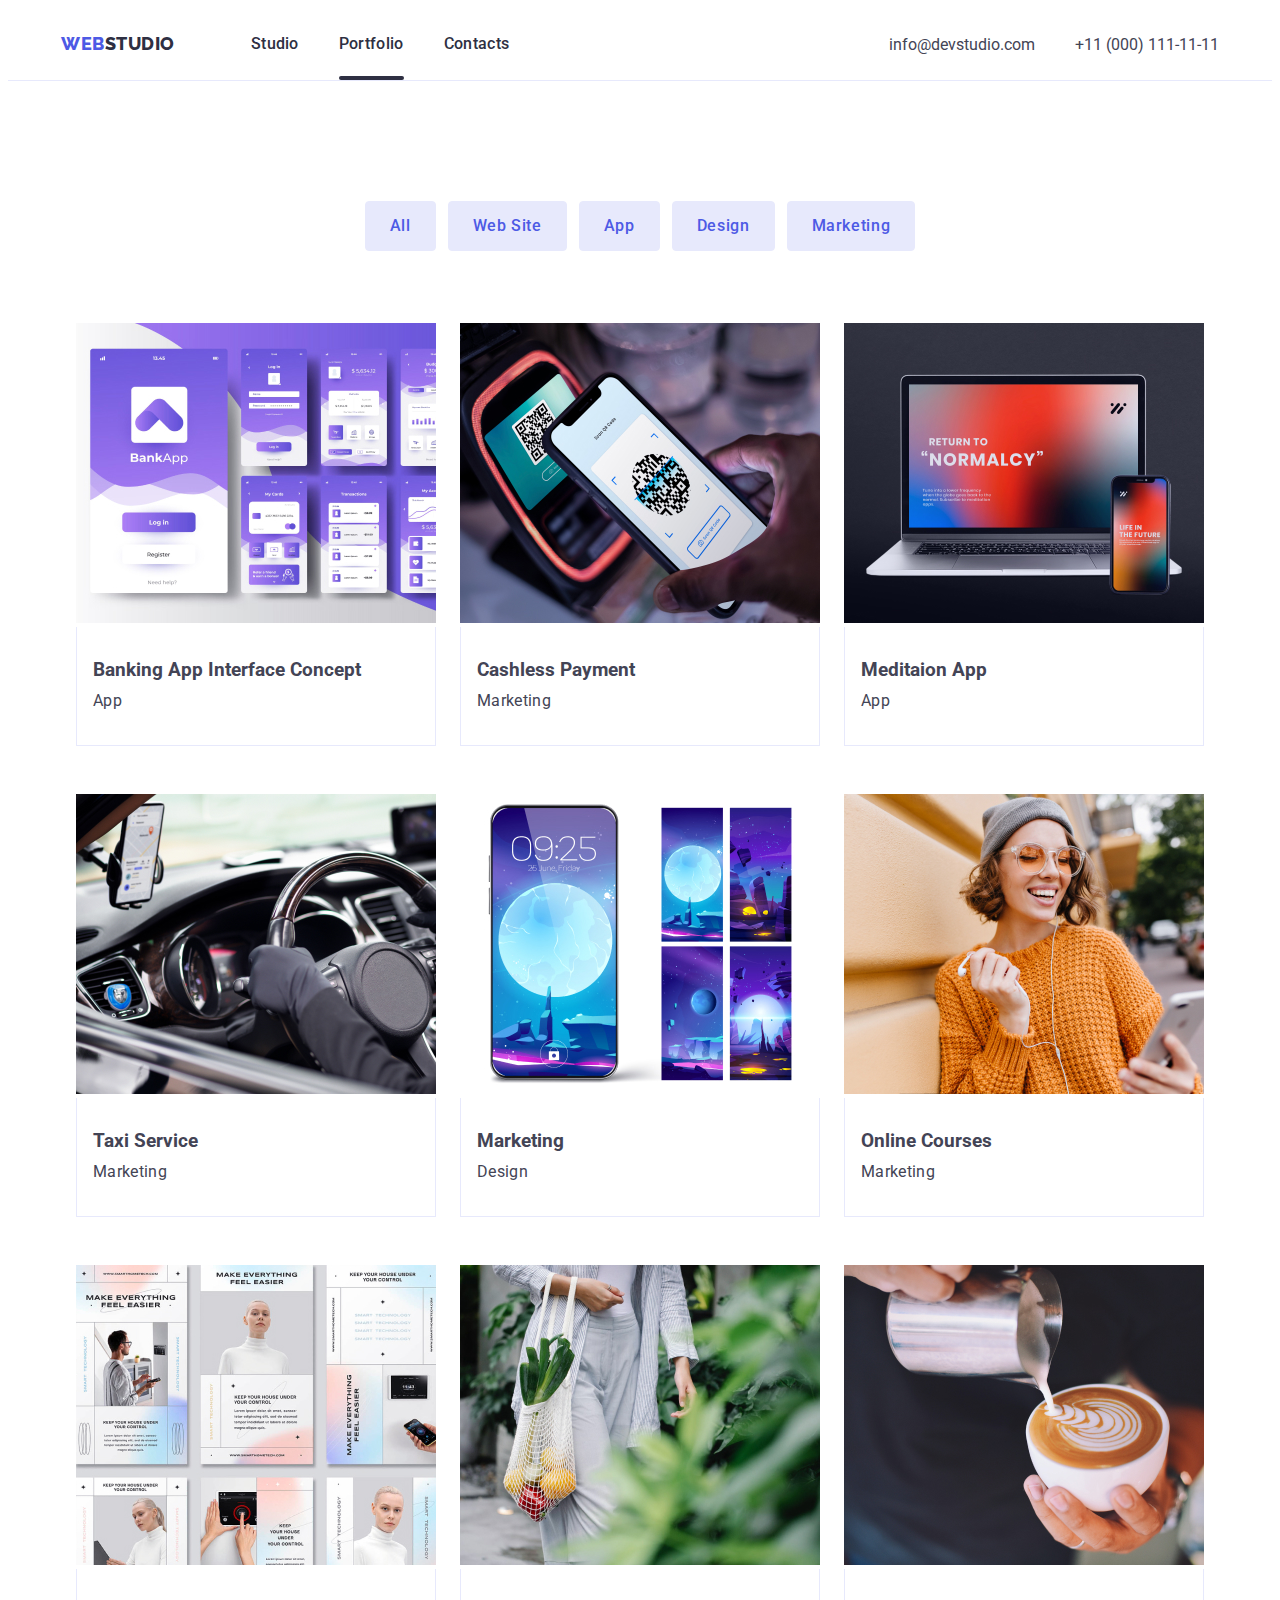
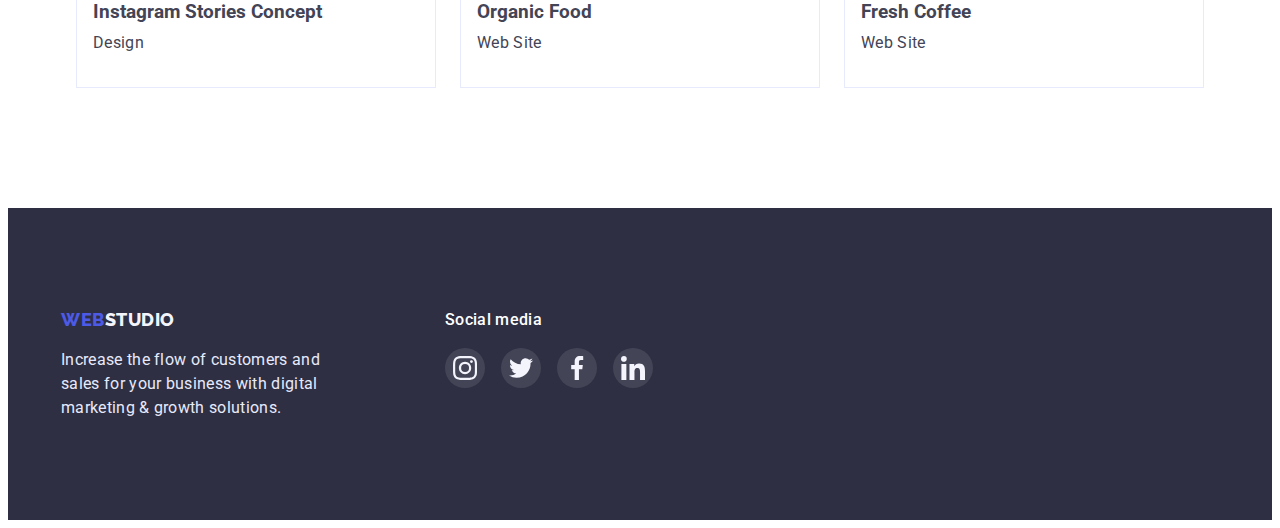
==== portfolio.html @ e7b0e1de "Initial commit" ====
<!DOCTYPE html>
<html lang="en">
  <head>
    <meta charset="UTF-8" />
    <meta http-equiv="X-UA-Compatible" content="IE=edge" />
    <meta name="viewport" content="width=device-width, initial-scale=1.0" />
    <title>Portfolio</title>
    <link rel="preconnect" href="https://fonts.googleapis.com" />
    <link rel="preconnect" href="https://fonts.gstatic.com" crossorigin />
    <link
      href="https://fonts.googleapis.com/css2?family=Raleway:wght@800&family=Roboto:wght@400;500;700;900&display=swap"
      rel="stylesheet"
    />
    <link
      rel="stylesheet"
      href="https://cdnjs.cloudflare.com/ajax/libs/modern-normalize/1.1.0/modern-normalize.min.css"
      integrity="sha512-wpPYUAdjBVSE4KJnH1VR1HeZfpl1ub8YT/NKx4PuQ5NmX2tKuGu6U/JRp5y+Y8XG2tV+wKQpNHVUX03MfMFn9Q=="
      crossorigin="anonymous"
      referrerpolicy="no-referrer"
    />
    <link rel="stylesheet" href="./css/styles.css" />
  </head>

  <body>
    <!--Шапка сайта-->
    <header class="header">
      <div class="container header-cnt">
        <nav class="header-cnt">
          <a class="header-logo" href="./index.html">
            <span>Web</span>Studio
          </a>

          <ul class="header-list list">
            <li class="header-item">
              <a class="header-item-link" href="./index.html">Studio</a>
            </li>
            <li class="header-item header-sel-page">
              <a class="header-item-link" href="./portfolio.html">Portfolio</a>
            </li>
            <li class="header-item">
              <a class="header-item-link" href="">Contacts</a>
            </li>
          </ul>
        </nav>

        <address class="header-address">
          <ul class="header-auth-list list">
            <li class="header-auth-item">
              <a class="header-auth-link" href="mailto:info@devstudio.com"
                >info@devstudio.com</a
              >
            </li>
            <li class="header-auth-item">
              <a class="header-auth-link" href="tel:+110001111111"
                >+11 (000) 111-11-11</a
              >
            </li>
          </ul>
        </address>
      </div>
    </header>

    <main>
      <section class="box-sec">
        <div class="boxes container">
          <h2 class="hidden">site filter</h2>
          <ul class="portfolio-filter-list list">
            <li class="portfolio-item-btn">
              <button class="portfolio-btn" type="button">All</button>
            </li>
            <li class="portfolio-item-btn">
              <button class="portfolio-btn" type="button">Web Site</button>
            </li>
            <li class="portfolio-item-btn">
              <button class="portfolio-btn" type="button">App</button>
            </li>
            <li class="portfolio-item-btn">
              <button class="portfolio-btn" type="button">Design</button>
            </li>
            <li class="portfolio-item-btn">
              <button class="portfolio-btn" type="button">Marketing</button>
            </li>
          </ul>
          <div class="boxes-cn">
            <h2 class="hidden">boxes with info</h2>
            <ul class="boxes-list list">
              <li class="boxes-element">
                <div class="boxes-thumb">
                  <img
                    class="boxes-img"
                    src="./images/imgbox1.jpg"
                    alt="box with info"
                    width="360"
                    height="300"
                  />
                  <div class="boxes-cover">
                    <p class="boxes-cover-text">
                      14 Stylish and User-Friendly App Design Concepts · Task
                      Manager App · Calorie Tracker App · Exotic Fruit Ecommerce
                      App · Cloud Storage App
                    </p>
                  </div>
                </div>
                <div class="boxes-text">
                  <h3 class="item-title-sf">Banking App Interface Concept</h3>
                  <p class="item-after-title-sf">App</p>
                </div>
              </li>
              <li class="boxes-element">
                <div class="boxes-thumb">
                  <img
                    class="boxes-img"
                    src="./images/imgbox2.jpg"
                    alt="box with info"
                    width="360"
                    height="300"
                  />
                  <div class="boxes-cover">
                    <p class="boxes-cover-text">
                      14 Stylish and User-Friendly App Design Concepts · Task
                      Manager App · Calorie Tracker App · Exotic Fruit Ecommerce
                      App · Cloud Storage App
                    </p>
                  </div>
                </div>
                <div class="boxes-text">
                  <h3 class="item-title-sf">Cashless Payment</h3>
                  <p class="item-after-title-sf">Marketing</p>
                </div>
              </li>
              <li class="boxes-element">
                <div class="boxes-thumb">
                  <img
                    class="boxes-img"
                    src="./images/imgbox3.jpg"
                    alt="box with info"
                    width="360"
                    height="300"
                  />
                  <div class="boxes-cover">
                    <p class="boxes-cover-text">
                      14 Stylish and User-Friendly App Design Concepts · Task
                      Manager App · Calorie Tracker App · Exotic Fruit Ecommerce
                      App · Cloud Storage App
                    </p>
                  </div>
                </div>
                <div class="boxes-text">
                  <h3 class="item-title-sf">Meditaion App</h3>
                  <p class="item-after-title-sf">App</p>
                </div>
              </li>
              <li class="boxes-element">
                <div class="boxes-thumb">
                  <img
                    class="boxes-img"
                    src="./images/imgbox4.jpg"
                    alt="box with info"
                    width="360"
                    height="300"
                  />
                  <div class="boxes-cover">
                    <p class="boxes-cover-text">
                      14 Stylish and User-Friendly App Design Concepts · Task
                      Manager App · Calorie Tracker App · Exotic Fruit Ecommerce
                      App · Cloud Storage App
                    </p>
                  </div>
                </div>
                <div class="boxes-text">
                  <h3 class="item-title-sf">Taxi Service</h3>
                  <p class="item-after-title-sf">Marketing</p>
                </div>
              </li>
              <li class="boxes-element">
                <div class="boxes-thumb">
                  <img
                    class="boxes-img"
                    src="./images/imgbox5.jpg"
                    alt="box with info"
                    width="360"
                    height="300"
                  />
                  <div class="boxes-cover">
                    <p class="boxes-cover-text">
                      14 Stylish and User-Friendly App Design Concepts · Task
                      Manager App · Calorie Tracker App · Exotic Fruit Ecommerce
                      App · Cloud Storage App
                    </p>
                  </div>
                </div>
                <div class="boxes-text">
                  <h3 class="item-title-sf">Marketing</h3>
                  <p class="item-after-title-sf">Design</p>
                </div>
              </li>
              <li class="boxes-element">
                <div class="boxes-thumb">
                  <img
                    class="boxes-img"
                    src="./images/imgbox6.jpg"
                    alt="box with info"
                    width="360"
                    height="300"
                  />
                  <div class="boxes-cover">
                    <p class="boxes-cover-text">
                      14 Stylish and User-Friendly App Design Concepts · Task
                      Manager App · Calorie Tracker App · Exotic Fruit Ecommerce
                      App · Cloud Storage App
                    </p>
                  </div>
                </div>
                <div class="boxes-text">
                  <h3 class="item-title-sf">Online Courses</h3>
                  <p class="item-after-title-sf">Marketing</p>
                </div>
              </li>
              <li class="boxes-element">
                <div class="boxes-thumb">
                  <img
                    class="boxes-img"
                    src="./images/imgbox7.jpg"
                    alt="box with info"
                    width="360"
                    height="300"
                  />
                  <div class="boxes-cover">
                    <p class="boxes-cover-text">
                      14 Stylish and User-Friendly App Design Concepts · Task
                      Manager App · Calorie Tracker App · Exotic Fruit Ecommerce
                      App · Cloud Storage App
                    </p>
                  </div>
                </div>
                <div class="boxes-text">
                  <h3 class="item-title-sf">Instagram Stories Concept</h3>
                  <p class="item-after-title-sf">Design</p>
                </div>
              </li>
              <li class="boxes-element">
                <div class="boxes-thumb">
                  <img
                    class="boxes-img"
                    src="./images/imgbox8.jpg"
                    alt="box with info"
                    width="360"
                    height="300"
                  />
                  <div class="boxes-cover">
                    <p class="boxes-cover-text">
                      14 Stylish and User-Friendly App Design Concepts · Task
                      Manager App · Calorie Tracker App · Exotic Fruit Ecommerce
                      App · Cloud Storage App
                    </p>
                  </div>
                </div>
                <div class="boxes-text">
                  <h3 class="item-title-sf">Organic Food</h3>
                  <p class="item-after-title-sf">Web Site</p>
                </div>
              </li>
              <li class="boxes-element">
                <div class="boxes-thumb">
                  <img
                    class="boxes-img"
                    src="./images/imgbox9.jpg"
                    alt="box with info"
                    width="360"
                    height="300"
                  />
                  <div class="boxes-cover">
                    <p class="boxes-cover-text">
                      14 Stylish and User-Friendly App Design Concepts · Task
                      Manager App · Calorie Tracker App · Exotic Fruit Ecommerce
                      App · Cloud Storage App
                    </p>
                  </div>
                </div>
                <div class="boxes-text">
                  <h3 class="item-title-sf">Fresh Coffee</h3>
                  <p class="item-after-title-sf">Web Site</p>
                </div>
              </li>
            </ul>
          </div>
        </div>
      </section>
    </main>

    <!--Футер-->
    <footer class="footer">
      <div class="container">
        <ul class="footer-list list">
          <li class="footer-item">
            <a class="footer-logo" href="./index.html">
              <span>Web</span>Studio
            </a>
            <p class="footer-text">
              Increase the flow of customers and sales for your business with
              digital marketing & growth solutions.
            </p>
          </li>
          <li class="footer-item">
            <h3 class="footer-item-title item-title">Social media</h3>
            <ul class="footer-soc-list list">
              <li class="footer-soc-item">
                <a href="" class="footer-soc-link link">
                  <svg class="footer-icon" width="24" height="24">
                    <use
                      href="./images/footer-icons.svg#icon-instagram-footer"
                    ></use>
                  </svg>
                </a>
              </li>
              <li class="footer-soc-item">
                <a href="" class="footer-soc-link link">
                  <svg class="footer-icon" width="24" height="24">
                    <use
                      href="./images/footer-icons.svg#icon-twitter-footer"
                    ></use>
                  </svg>
                </a>
              </li>
              <li class="footer-soc-item">
                <a href="" class="footer-soc-link link">
                  <svg class="footer-icon" width="24" height="24">
                    <use
                      href="./images/footer-icons.svg#icon-facebook-footer"
                    ></use>
                  </svg>
                </a>
              </li>
              <li class="footer-soc-item">
                <a href="" class="footer-soc-link link">
                  <svg class="footer-icon" width="24" height="24">
                    <use
                      href="./images/footer-icons.svg#icon-linkedin-footer"
                    ></use>
                  </svg>
                </a>
              </li>
            </ul>
          </li>
        </ul>
      </div>
    </footer>
  </body>
</html>
---- css/styles.css ----
/*цвет основного текста  #2E2F42
вторичный цвет текста #434455
фон #fff 
фон первой секции и футера #2E2F42
цвет логотипа хедер #4D5AE5 web #2E2F42 studio
цвет акцент #fff
цвет лого футер #4D5AE5 #F4F4FD
цвет текста футер #E7E9FC
цвет контактов #434455

*/

*,
::after ::before {
  box-sizing: border-box;
}

:root {
  --main-title-color: #2e2f42;
  --second-title-color: #434455;
  --main-btn-color: #fff;
  --hover-btn-color: #404bbf;
  --typical-lh: 1.5;
  --accent-color: #4d5ae5;
}

body {
  background-color: #fff;
  color: var(--second-title-color);
  font-family: "Roboto", sans-serif;
}
.container {
  margin-left: auto;
  margin-right: auto;
  width: 1158px;
  /*outline: 2px solid tomato;*/
  padding-left: 15px;
  padding-right: 15px;
}
.list {
  list-style: none;
  padding: 0;
  margin: 0;
}

.item-title {
  font-weight: 500;
  font-size: 20px;
  line-height: 1.2;
  letter-spacing: 0.02em;
  color: var(--main-title-color);
}

.item-after-title {
  font-weight: 400;
  font-size: 16px;
  line-height: var(--typical-lh);
  letter-spacing: 0.02em;
  color: var(--second-title-color);
}

.hidden {
  position: absolute;
  width: 1px;
  height: 1px;
  margin: -1px;
  border: 0;
  padding: 0;
  white-space: nowrap;
  clip-path: inset(100%);
  clip: rect(0 0 0 0);
  overflow: hidden;
}

.title {
  font-size: 36px;
  line-height: 1.11;
  text-align: center;
  letter-spacing: 0.02em;
  text-transform: capitalize;
  color: var(--main-title-color);
}

/*--------header--------*/
.header {
  margin: 0;
  padding: 0;
  border-bottom: 1px solid #e7e9fc;
  display: flex;
  align-items: center;
}

.header-cnt {
  display: flex;
  align-items: center;
}

.header-logo {
  font-family: "Raleway";
  font-weight: 800;
  font-size: 18px;
  line-height: 1.33;
  display: flex;
  align-items: center;
  letter-spacing: 0.03em;
  text-transform: uppercase;
  text-decoration: none;
  color: #2e2f42;
}

.header-logo > span {
  color: var(--accent-color);
}

.header-list {
  display: flex;
  align-items: center;
  margin-left: 76px;
}

.header-list .header-item {
  margin-right: 40px;
}

.header-list .header-item:last-child {
  margin-right: 0;
}

.header-item {
  position: relative;
  display: inline-block;

  font-weight: 500;
  font-size: 16px;
  line-height: var(--typical-lh);
  letter-spacing: 0.02em;
  color: var(--main-title-color);
}

.header-sel-page::after {
  content: "";
  position: absolute;
  width: 100%;
  height: 4px;
  left: 0px;
  bottom: 0;
  background: var(--main-title-color);
  border-radius: 2px;

  transition: color 250ms cubic-bezier(0.4, 0, 0.2, 1);
}

.header-sel-page:hover::after {
  content: "";
  position: absolute;
  width: 100%;
  height: 4px;
  left: 0px;
  bottom: 0;
  background: #404bbf;
  border-radius: 2px;
}

.header-item-link {
  padding-top: 24px;
  padding-bottom: 24px;
  display: block;

  font-weight: 500;
  font-size: 16px;
  line-height: var(--typical-lh);
  letter-spacing: 0.02em;
  color: #2e2f42;
  text-decoration: none;

  transition: color 250ms cubic-bezier(0.4, 0, 0.2, 1);
}

.header-auth-link {
  font-style: normal;
  text-decoration: none;
  color: #434455;
  transition: color 250ms cubic-bezier(0.4, 0, 0.2, 1);
}

.header-auth-link:hover,
.header-auth-link:focus {
  color: var(--accent-color);
}

.header-item-link:hover,
.header-item-link:focus {
  color: var(--accent-color);
}

.header-auth-list {
  display: flex;
}

.header-auth-list .header-auth-item + .header-auth-item {
  margin-left: 40px;
}

.header-address {
  margin-left: auto;
}

/*--------main page--------*/

.main-page-cnt {
  padding-top: 188px;
  padding-bottom: 188px;
  background-color: #2e2f42;
  max-width: 1440px;
  background-image: linear-gradient(
      rgba(46, 47, 66, 0.7),
      rgba(46, 47, 66, 0.7)
    ),
    url(../images/main-page-img.jpg);
  background-size: cover;
  background-repeat: no-repeat;
  background-position: 50% 50%;
  margin-left: auto;
  margin-right: auto;
}

.main-paige-title {
  font-size: 56px;
  line-height: 1.07;
  text-align: center;
  letter-spacing: 0.02em;
  color: #ffffff;
  margin-top: 0;
  margin-bottom: 48;
}
.studio-btn {
  font-family: "Roboto";
  font-weight: 500;
  font-size: 16px;
  line-height: 24px;
  display: flex;
  align-items: center;
  letter-spacing: 0.04em;

  color: var(--main-btn-color);
  background-color: var(--accent-color);
  box-shadow: 0px 4px 4px rgba(0, 0, 0, 0.15);
  border: 1px solid transparent;
  transition-property: background-color, color, box-shadow;
  transition-duration: 250ms;
  transition-timing-function: cubic-bezier(0.4, 0, 0.2, 1);

  border-radius: 4px;
  padding: 16px 32px;
  min-width: 169px;
  margin: auto;
  display: block;
}

.studio-btn:hover,
.studio-btn:focus {
  background-color: var(--hover-btn-color);
  box-shadow: 0px 3px 1px rgba(0, 0, 0, 0.1), 0px 2px 1px rgba(0, 0, 0, 0.08),
    0px 2px 2px rgba(0, 0, 0, 0.12);
  border: 1px solid transparent;
}

/*----peculiarities----*/

.peculiarities {
  padding-top: 120px;
  padding-bottom: 120px;
}

.peculiarities-list {
  display: flex;
}

.peculiarities-item {
  margin-left: 24px;
}

.peculiarities-list .peculiarities-item:first-child {
  margin-left: 0;
}
.pec-it {
  margin: 0;
  margin-bottom: 8px;
  margin-top: 8px;
  width: 264px;
}

.pec-iat {
  margin: 0;
  padding-bottom: 0;
  width: 264px;
}

.icon-pec-list {
  display: flex;
  justify-content: center;
}
.icon-pec-item {
  width: 264px;
  height: 112px;
}

.icon-pec-wrap {
  width: 100%;
  height: 100%;
  border-radius: 4px;
  display: flex;
  justify-content: center;
  align-items: center;
  background-color: #f4f4fd;
}

/*----what are we doing----*/
.about {
  padding-bottom: 120px;
}

.title-about {
  margin-top: 0;
  margin-bottom: 72px;
}

.about-list {
  display: flex;
  justify-content: center;
}

.about-item {
  margin-left: 24px;
}

.about-list .about-item:first-child {
  margin-left: 0;
}
/*----us/team----*/
.us {
  background-color: #f4f4fd;
  padding-bottom: 120px;
  padding-top: 120px;
}

.us-list {
  display: flex;
  justify-content: center;
}

.us-item {
  margin-left: 24px;
  background-color: #fff;

  box-shadow: 0px 1px 6px rgba(46, 47, 66, 0.08),
    0px 1px 1px rgba(46, 47, 66, 0.16), 0px 2px 1px rgba(46, 47, 66, 0.08);
}

.team-text {
  padding-top: 32px;
  padding-bottom: 32px;
}

.us-list .us-item:first-child {
  margin-left: 0;
}

.us-title {
  margin-top: 0;
  margin-bottom: 72px;
}

.team-it {
  margin: 0;
  margin-bottom: 8px;
  text-align: center;
}
.team-iat {
  margin: 0;
  text-align: center;
  margin-bottom: 8px;
}

.team-soc-list {
  display: flex;
  justify-content: center;
  gap: 24px;
}

.team-soc-item {
  width: 40px;
  height: 40px;
}

.team-soc-link {
  width: 100%;
  height: 100%;
  border-radius: 50%;
  display: flex;
  justify-content: center;
  align-items: center;
  background-color: #4d5ae5;

  transition-property: background-color;
  transition-duration: 250ms;
  transition-timing-function: cubic-bezier(0.4, 0, 0.2, 1);
}

.team-soc-item {
  fill: #f4f4fd;
}

.team-soc-link:is(:hover, :focus) {
  background-color: #404bbf;
}

/*--------customers--------*/
.customers {
  padding-top: 130px;
  padding-bottom: 120px;
}

.customers-title {
  margin-top: 0;
  margin-bottom: 72px;
  text-align: center;
  font-weight: 700;
  font-size: 36px;
  line-height: 1.11;
  text-align: center;
  letter-spacing: 0.02em;
  text-transform: capitalize;
  color: #2e2f42;
}
.customers-list {
  display: flex;
  justify-content: center;
  gap: 24px;
}

.customers-item {
  width: 168px;
  height: 88px;
}

.customers-link {
  width: 100%;
  height: 100%;
  border: 1px solid #8e8f99;
  border-radius: 4px;
  display: flex;
  justify-content: center;
  align-items: center;

  transition-property: border;
  transition-duration: 250ms;
  transition-timing-function: cubic-bezier(0.4, 0, 0.2, 1);
}

.customers-icon {
  fill: #8e8f99;
  transition-property: fill;
  transition-duration: 250ms;
  transition-timing-function: cubic-bezier(0.4, 0, 0.2, 1);
}

/*.customers-item:is(:hover, :focus) {
  fill: #404bbf;
}*/

.customers-link:is(:hover, :focus) {
  border-color: #404bbf;
}

.customers-link:is(:hover, :focus) > .customers-icon {
  fill: #404bbf;
}
/*-------footer--------*/
.footer {
  background-color: #2e2f42;
  padding-top: 100px;
  padding-bottom: 100px;
}
.footer-logo {
  font-family: "Raleway";
  font-weight: 800;
  font-size: 18px;
  line-height: 1.33;
  display: flex;
  align-items: center;
  letter-spacing: 0.03em;
  text-transform: uppercase;
  text-decoration: none;
  color: #f4f4fd;
  margin-bottom: 16px;
}

.footer-logo > span {
  color: var(--accent-color);
}

.footer-text {
  font-size: 16px;
  line-height: var(--typical-lh);
  letter-spacing: 0.02em;
  color: #e7e9fc;
  width: 264px;
  margin: 0;
}

.footer-list {
  display: flex;
  gap: 120px;
}

.footer-item-title {
  margin-top: 0;
  margin-bottom: 16px;
  font-weight: 500;
  font-size: 16px;
  line-height: var(--typical-lh);
  letter-spacing: 0.02em;
  color: #ffffff;
}

.footer-soc-list {
  display: flex;
  justify-content: center;
  gap: 16px;
}

.footer-soc-item {
  width: 40px;
  height: 40px;
  fill: #fff;
}

.footer-soc-link {
  width: 100%;
  height: 100%;
  border-radius: 50%;
  display: flex;
  justify-content: center;
  align-items: center;
  box-sizing: border-box;
  background-color: rgba(255, 255, 255, 0.1);

  transition-property: background-color;
  transition-duration: 250ms;
  transition-timing-function: cubic-bezier(0.4, 0, 0.2, 1);
}

.footer-soc-link:is(:hover, :focus) {
  background-color: #31d0aa;
}
/*--------portfolio--------*/
.box-sec {
  padding-top: 120px;
  padding-bottom: 120px;
}
.portfolio-btn {
  cursor: pointer;
  font-family: "Roboto";
  font-weight: 500;
  font-size: 16px;
  line-height: var(--typical-lh);
  padding: 12px 24px;
  display: flex;
  align-items: center;
  text-align: center;
  letter-spacing: 0.04em;
  color: var(--accent-color);
  background-color: #e7e9fc;
  border: 1px solid #e7e9fc;
  border-radius: 4px;
  /*outline: 1px solid green;*/

  transition-property: background-color, color, box-shadow, border;
  transition-duration: 250ms;
  transition-timing-function: cubic-bezier(0.4, 0, 0.2, 1);
}

.portfolio-btn:hover,
.portfolio-btn:focus {
  background-color: var(--hover-btn-color);
  border: 1px solid var(--hover-btn-color);
  color: var(--main-btn-color);
  box-shadow: 0px 3px 1px rgba(0, 0, 0, 0.1), 0px 2px 1px rgba(0, 0, 0, 0.08),
    0px 2px 2px rgba(0, 0, 0, 0.12);
}

.portfolio-filter-list {
  display: flex;
  align-items: center;
  justify-content: center;
  /*outline: 1px solid green;*/
}
.portfolio-item-btn {
  margin-bottom: 72px;
  cursor: pointer;
}

.portfolio-filter-list .portfolio-item-btn + .portfolio-item-btn {
  margin-left: 12px;
}

.item-after-title-sf {
  font-size: 16px;
  line-height: var(--typical-lh);
  letter-spacing: 0.02em;
  color: var(--second-title-color);
}

/*--------boxes--------*/

.boxes-btn {
  display: flex;
}

.boxes-list {
  display: flex;
  flex-wrap: wrap;
  /*background-color: aqua;*/
  justify-content: center;
  column-gap: 24px;
}

.boxes-element {
  width: 360px;
  /*outline: 1px solid purple;*/
  margin-bottom: 48px;
  /*border: 1px solid purple;
  #e7e9fc*/
}

.boxes-element:is(:hover, :focus) {
  box-shadow: 0px 1px 6px rgba(46, 47, 66, 0.08),
    0px 1px 1px rgba(46, 47, 66, 0.16), 0px 2px 1px rgba(46, 47, 66, 0.08);
}

.boxes-element:nth-child(3n) {
  margin-right: 0;
}

.boxes-element:nth-last-child(-n + 3) {
  margin-bottom: 0;
}

.boxes-element:hover .boxes-cover {
  transform: translateY(0);
}

.item-title-sf {
  margin: 0;
  margin-bottom: 8px;
}

.item-after-title-sf {
  margin: 0;
}

.boxes-thumb {
  position: relative;
  overflow: hidden;
}

.boxes-cover {
  position: absolute;
  top: 0;
  margin: 0;
  padding: 40px 32px 164px 32px;
  background-color: var(--accent-color);
  height: 100%;
  width: 100%;
  transform: translateY(100%);
  transition: transform 250ms cubic-bezier(0.4, 0, 0.2, 1);
}

.boxes-cover-text {
  font-weight: 400;
  font-size: 16px;
  line-height: var(--typical-lh);
  letter-spacing: 0.02em;
  color: #f4f4fd;
}

.boxes-img {
}

.boxes-text {
  border: 1px solid #e7e9fc;
  padding: 32px 16px;
  border-top: none;
}

/*--------modal1--------*/

.backdrop {
  position: fixed;
  top: 0;
  left: 0;
  width: 100%;
  height: 100%;
  background-color: rgba(46, 47, 66, 0.4);
  transition: opacity 250ms cubic-bezier(0.4, 0, 0.2, 1),
    visibility 250ms cubic-bezier(0.4, 0, 0.2, 1);
}

.is-hidden {
  opacity: 0;
  visibility: hidden;
  pointer-events: none;
}

.backdrop.is-hidden .modal {
  transform: translate(-50%, -50%) scale(0);
}

.modal {
  position: absolute;

  top: 50%;
  left: 50%;
  transform: translate(-50%, -50%) scale(1);

  min-width: 408px;
  min-height: 576px;

  background: #fcfcfc;
  box-shadow: 0px 1px 1px rgba(0, 0, 0, 0.14), 0px 1px 3px rgba(0, 0, 0, 0.12),
    0px 2px 1px rgba(0, 0, 0, 0.2);
  border-radius: 4px;
  transition: transform 250ms cubic-bezier(0.4, 0, 0.2, 1);
}

.close-btn-item {
  position: absolute;
  width: 24px;
  height: 24px;
  top: 0;
  right: 0;

  margin-top: 24px;
  margin-right: 24px;
}

.close-btn {
  width: 100%;
  height: 100%;
  display: flex;
  justify-content: center;
  align-items: center;

  background-color: #e7e9fc;
  border: 1px solid rgba(0, 0, 0, 0.1);
  border-radius: 50%;
}

.close-icon {
  fill: #000000;
}

.close-btn:is(:hover, :focus) {
  background-color: var(--hover-btn-color);
  border: var(--hover-btn-color);
}
.close-btn:is(:hover, :focus) > .close-icon {
  fill: #fff;
}
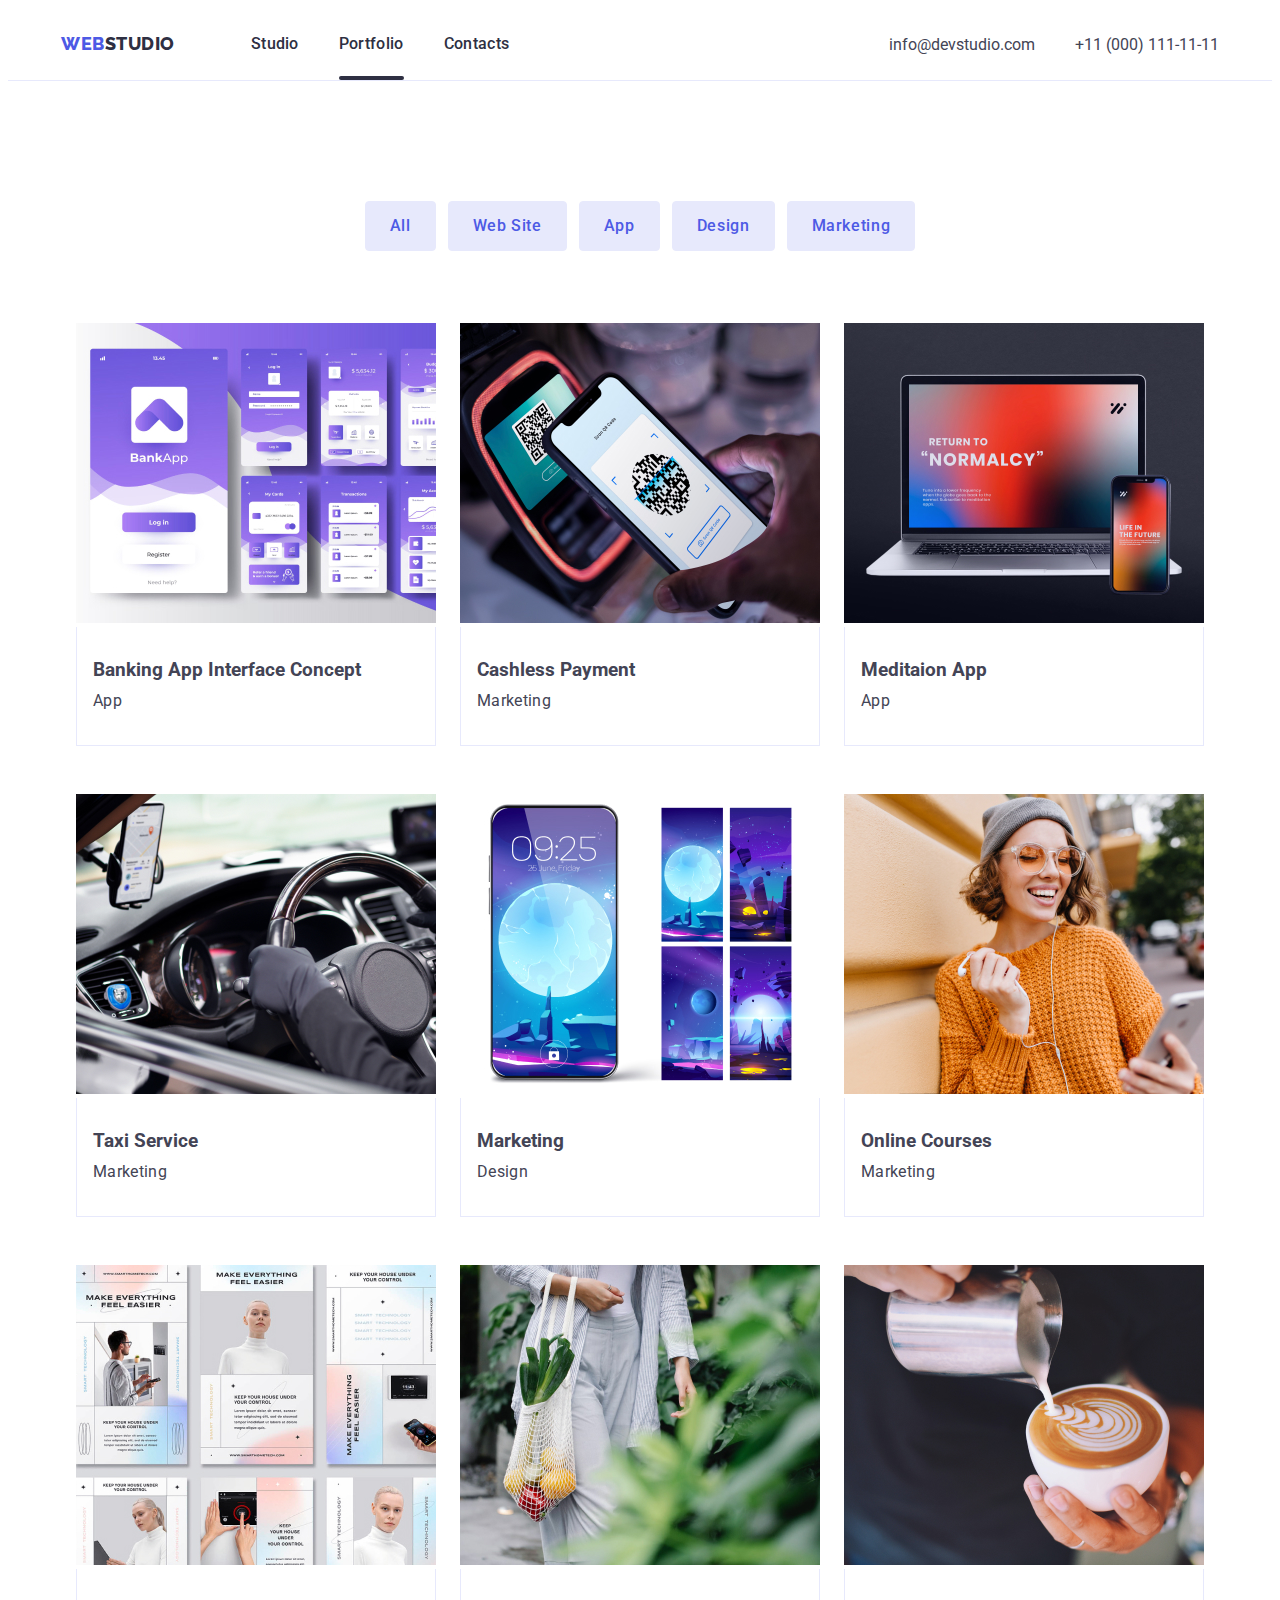
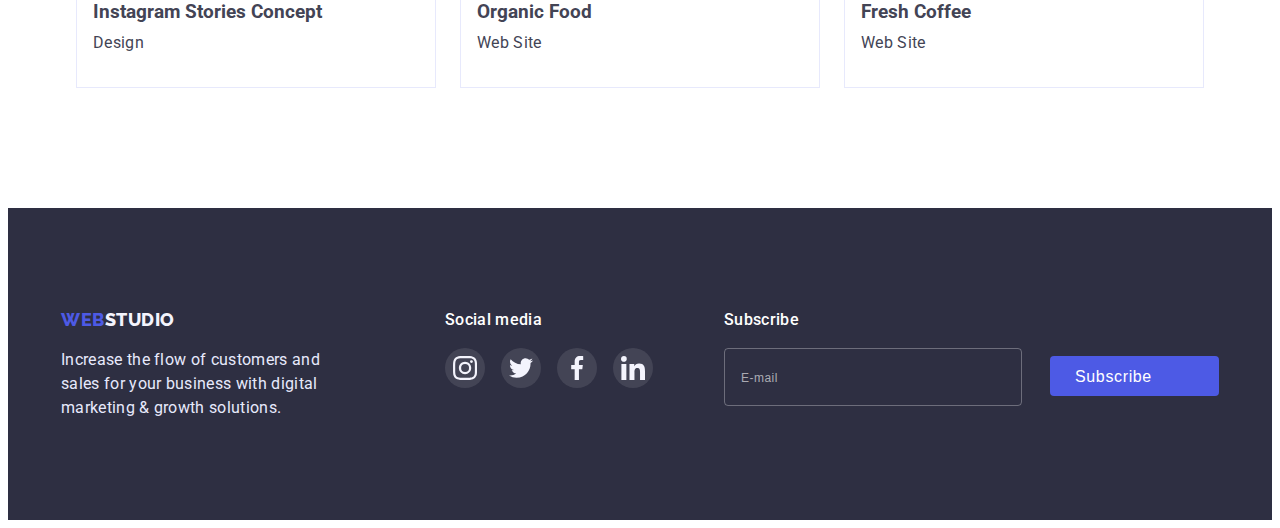
==== commit 31ed7252: "." ====
--- a/portfolio.html
+++ b/portfolio.html
@@ -292,55 +292,65 @@
     <footer class="footer">
       <div class="container">
         <ul class="footer-list list">
-          <li class="footer-item">
-            <a class="footer-logo" href="./index.html">
-              <span>Web</span>Studio
-            </a>
+          <li class="footer-item footer-item-desc">
+            <a class="footer-logo" href="./index.html"> <span>Web</span>Studio </a>
             <p class="footer-text">
               Increase the flow of customers and sales for your business with
               digital marketing & growth solutions.
             </p>
           </li>
-          <li class="footer-item">
-            <h3 class="footer-item-title item-title">Social media</h3>
+          <li class="footer-item footer-item-soc">
+            <h3 class="footer-item-title">Social media</h3>
             <ul class="footer-soc-list list">
               <li class="footer-soc-item">
                 <a href="" class="footer-soc-link link">
                   <svg class="footer-icon" width="24" height="24">
-                    <use
-                      href="./images/footer-icons.svg#icon-instagram-footer"
-                    ></use>
+                    <use href="./images/footer-icons.svg#icon-instagram-footer"></use>
                   </svg>
                 </a>
               </li>
               <li class="footer-soc-item">
                 <a href="" class="footer-soc-link link">
                   <svg class="footer-icon" width="24" height="24">
-                    <use
-                      href="./images/footer-icons.svg#icon-twitter-footer"
-                    ></use>
+                    <use href="./images/footer-icons.svg#icon-twitter-footer"></use>
                   </svg>
                 </a>
               </li>
               <li class="footer-soc-item">
                 <a href="" class="footer-soc-link link">
                   <svg class="footer-icon" width="24" height="24">
-                    <use
-                      href="./images/footer-icons.svg#icon-facebook-footer"
-                    ></use>
+                    <use href="./images/footer-icons.svg#icon-facebook-footer"></use>
                   </svg>
                 </a>
               </li>
               <li class="footer-soc-item">
                 <a href="" class="footer-soc-link link">
                   <svg class="footer-icon" width="24" height="24">
-                    <use
-                      href="./images/footer-icons.svg#icon-linkedin-footer"
-                    ></use>
+                    <use href="./images/footer-icons.svg#icon-linkedin-footer"></use>
                   </svg>
                 </a>
               </li>
             </ul>
+          </li>
+          <li class="footer-item footer-item-submit">
+            <form class="footer-form">
+              <div class="footer-field">
+                <label for="user-email" class="footer-input-text">Subscribe</label>
+                  <div class="footer-input-wrap">
+                    <input type="text" name='user-email' class="footer-input" placeholder="E-mail">
+                  <!--butto question-->
+                    <button type="submit" class="footer-submit-button">
+                      <div class="footer-btn-wrap">
+                      <span class="footer-btn-text">Subscribe</span>
+                      <!--<svg class="footer-subscribe-icon" width="24" height="24">
+                        <use href="./images/footer-subsc.svg#icon-subscribe"></use>
+                      </svg>
+                      </div>
+                    </button>-->
+                    <!--until here-->
+                  </div>
+              </div>
+            </form>
           </li>
         </ul>
       </div>
--- a/css/styles.css
+++ b/css/styles.css
@@ -511,7 +511,14 @@
 
 .footer-list {
   display: flex;
-  gap: 120px;
+}
+
+.footer-item-desc {
+  margin-right: 120px;
+}
+
+.footer-item-submit {
+  margin-left: auto;
 }
 
 .footer-item-title {
@@ -553,6 +560,91 @@
 
 .footer-soc-link:is(:hover, :focus) {
   background-color: #31d0aa;
+}
+
+.footer-field {
+}
+
+.footer-input-text {
+  font-weight: 500;
+  font-size: 16px;
+  line-height: var(--typical-lh);
+  letter-spacing: 0.02em;
+
+  color: #ffffff;
+  display: inline-block;
+  margin-bottom: 16px;
+}
+
+.footer-input-text::after {
+}
+
+.footer-input {
+  height: 40px;
+  width: 264px;
+
+  outline: transparent;
+  border: 1px solid rgba(255, 255, 255, 0.3);
+  border-radius: 4px;
+  background-color: transparent;
+  padding: 8px 16px;
+
+  color: #fff;
+}
+
+.footer-input::placeholder {
+  display: inline-block;
+  font-weight: 400;
+  font-size: 12px;
+  line-height: var(--typical-lh);
+  letter-spacing: 0.04em;
+
+  color: rgba(255, 255, 255, 0.6);
+}
+
+/*button question*/
+.footer-submit-button {
+  display: inline-block;
+  margin-left: 24px;
+  padding: 8px 24px;
+  min-width: 169px;
+  height: 40px;
+
+  background-color: var(--accent-color);
+  border: 1px solid transparent;
+  border-radius: 4px;
+
+  transition-property: background-color, color, box-shadow;
+  transition-duration: 250ms;
+  transition-timing-function: cubic-bezier(0.4, 0, 0.2, 1);
+}
+
+.footer-btn-text {
+  font-weight: 500;
+  font-size: 16px;
+  line-height: var(--typical-lh);
+  display: flex;
+  align-items: center;
+  text-align: center;
+  letter-spacing: 0.04em;
+
+  color: #ffffff;
+}
+
+.footer-btn-text::after {
+  content: url(../images/footer-subsc.svg#icon-subscribe);
+  display: inline-block;
+  width: 24px;
+  height: 24px;
+  fill: rgb(255, 255, 255);
+}
+
+.footer-subscribe-icon {
+  display: inline-block;
+}
+
+.footer-btn-wrap {
+  gap: 16px;
 }
 /*--------portfolio--------*/
 .box-sec {
@@ -693,13 +785,11 @@
   padding: 32px 16px;
   border-top: none;
 }
-
 /*--------modal1--------*/
 
 .backdrop {
   position: fixed;
   top: 0;
-  left: 0;
   width: 100%;
   height: 100%;
   background-color: rgba(46, 47, 66, 0.4);
@@ -731,34 +821,36 @@
   box-shadow: 0px 1px 1px rgba(0, 0, 0, 0.14), 0px 1px 3px rgba(0, 0, 0, 0.12),
     0px 2px 1px rgba(0, 0, 0, 0.2);
   border-radius: 4px;
+
+  padding: 24px;
+
   transition: transform 250ms cubic-bezier(0.4, 0, 0.2, 1);
 }
 
-.close-btn-item {
-  position: absolute;
+.close-button-wrap {
+}
+
+.close-btn {
   width: 24px;
   height: 24px;
-  top: 0;
-  right: 0;
-
-  margin-top: 24px;
-  margin-right: 24px;
-}
-
-.close-btn {
-  width: 100%;
-  height: 100%;
-  display: flex;
-  justify-content: center;
-  align-items: center;
+  display: flex;
+  justify-content: center;
+  align-items: center;
+  margin-left: auto;
+  padding: 0;
+  margin-bottom: 24px;
 
   background-color: #e7e9fc;
   border: 1px solid rgba(0, 0, 0, 0.1);
   border-radius: 50%;
+
+  cursor: pointer;
+  transition: background-color 250ms cubic-bezier(0.4, 0, 0.2, 1);
 }
 
 .close-icon {
   fill: #000000;
+  transition: fill 250ms cubic-bezier(0.4, 0, 0.2, 1);
 }
 
 .close-btn:is(:hover, :focus) {
@@ -768,3 +860,158 @@
 .close-btn:is(:hover, :focus) > .close-icon {
   fill: #fff;
 }
+
+.modal-title {
+  font-weight: 500;
+  font-size: 16px;
+  line-height: var(--typical-lh);
+  text-align: center;
+  letter-spacing: 0.02em;
+  color: var(--main-title-color);
+  margin-top: 0;
+  margin-bottom: 16px;
+}
+
+.modal-field {
+  margin-bottom: 8px;
+}
+
+.modal-input {
+  width: 360px;
+
+  outline: transparent;
+  border: 1px solid rgba(33, 33, 33, 0.2);
+  border-radius: 4px;
+  background-color: transparent;
+  padding: 8px 16px;
+}
+
+.modal-input:last-child {
+  margin-bottom: 16px;
+}
+
+.modal-input-normal {
+  height: 40px;
+}
+
+.modal-comment {
+  width: 100%;
+  height: 120px;
+
+  resize: none;
+}
+
+.modal-comment::placeholder {
+  padding-top: 8px;
+}
+
+.modal-input::placeholder {
+  display: inline-block;
+  margin-top: 8px;
+  font-weight: 400;
+  font-size: 12px;
+  line-height: 1.17px;
+  letter-spacing: 0.04em;
+  color: rgba(117, 117, 117, 0.5);
+}
+
+.modal-input:focus {
+  border-color: var(--accent-color);
+}
+
+.modal-input:focus + .modal-icon {
+  fill: var(--accent-color);
+}
+
+.input-text {
+  font-weight: 400;
+  font-size: 12px;
+  line-height: 1.17;
+  letter-spacing: 0.04em;
+  color: #8e8f99;
+  display: inline-block;
+  margin-bottom: 4px;
+}
+.input-wrap {
+  position: relative;
+}
+.modal-icon {
+  position: absolute;
+  top: 50%;
+  left: 16px;
+  transform: translateY(-50%);
+}
+
+.modal-btn {
+  font-weight: 500;
+  font-size: 16px;
+  line-height: var(--typical-lh);
+  display: flex;
+  align-items: center;
+  text-align: center;
+  letter-spacing: 0.04em;
+
+  color: #ffffff;
+  background-color: var(--accent-color);
+  box-shadow: 0px 4px 4px rgba(0, 0, 0, 0.15);
+  border: 1px solid transparent;
+  transition-property: background-color, color, box-shadow;
+  transition-duration: 250ms;
+  border-radius: 4px;
+  transition-timing-function: cubic-bezier(0.4, 0, 0.2, 1);
+
+  padding: 16px 32px;
+  min-width: 169px;
+  margin: auto;
+  display: block;
+}
+
+.modal-btn:hover,
+.modal-btn:focus {
+  background-color: var(--hover-btn-color);
+  box-shadow: 0px 3px 1px rgba(0, 0, 0, 0.1), 0px 2px 1px rgba(0, 0, 0, 0.08),
+    0px 2px 2px rgba(0, 0, 0, 0.12);
+  border: 1px solid transparent;
+}
+
+.check-text {
+  font-weight: 400;
+  font-size: 12px;
+  line-height: 1.17;
+  letter-spacing: 0.04em;
+
+  color: #757575;
+
+  display: flex;
+}
+
+.check-text::before {
+  content: "";
+  width: 16px;
+  height: 16px;
+  border: 1.25px solid #2e2f42;
+  border-radius: 2px;
+  margin-right: 8px;
+}
+
+.input-check:checked + .check-text::before {
+  background-color: var(--hover-btn-color);
+  border: none;
+  background-image: url(../images/check.svg);
+  background-repeat: no-repeat;
+  background-position: center;
+}
+
+.input-check:focus + .check-text::before {
+  border-color: var(--hover-btn-color);
+}
+
+.privacy-link {
+  font-weight: 400;
+  font-size: 12px;
+  line-height: 1.17;
+  letter-spacing: 0.04em;
+  color: var(--accent-color);
+  text-decoration: underline;
+  margin-left: 2px;
+}
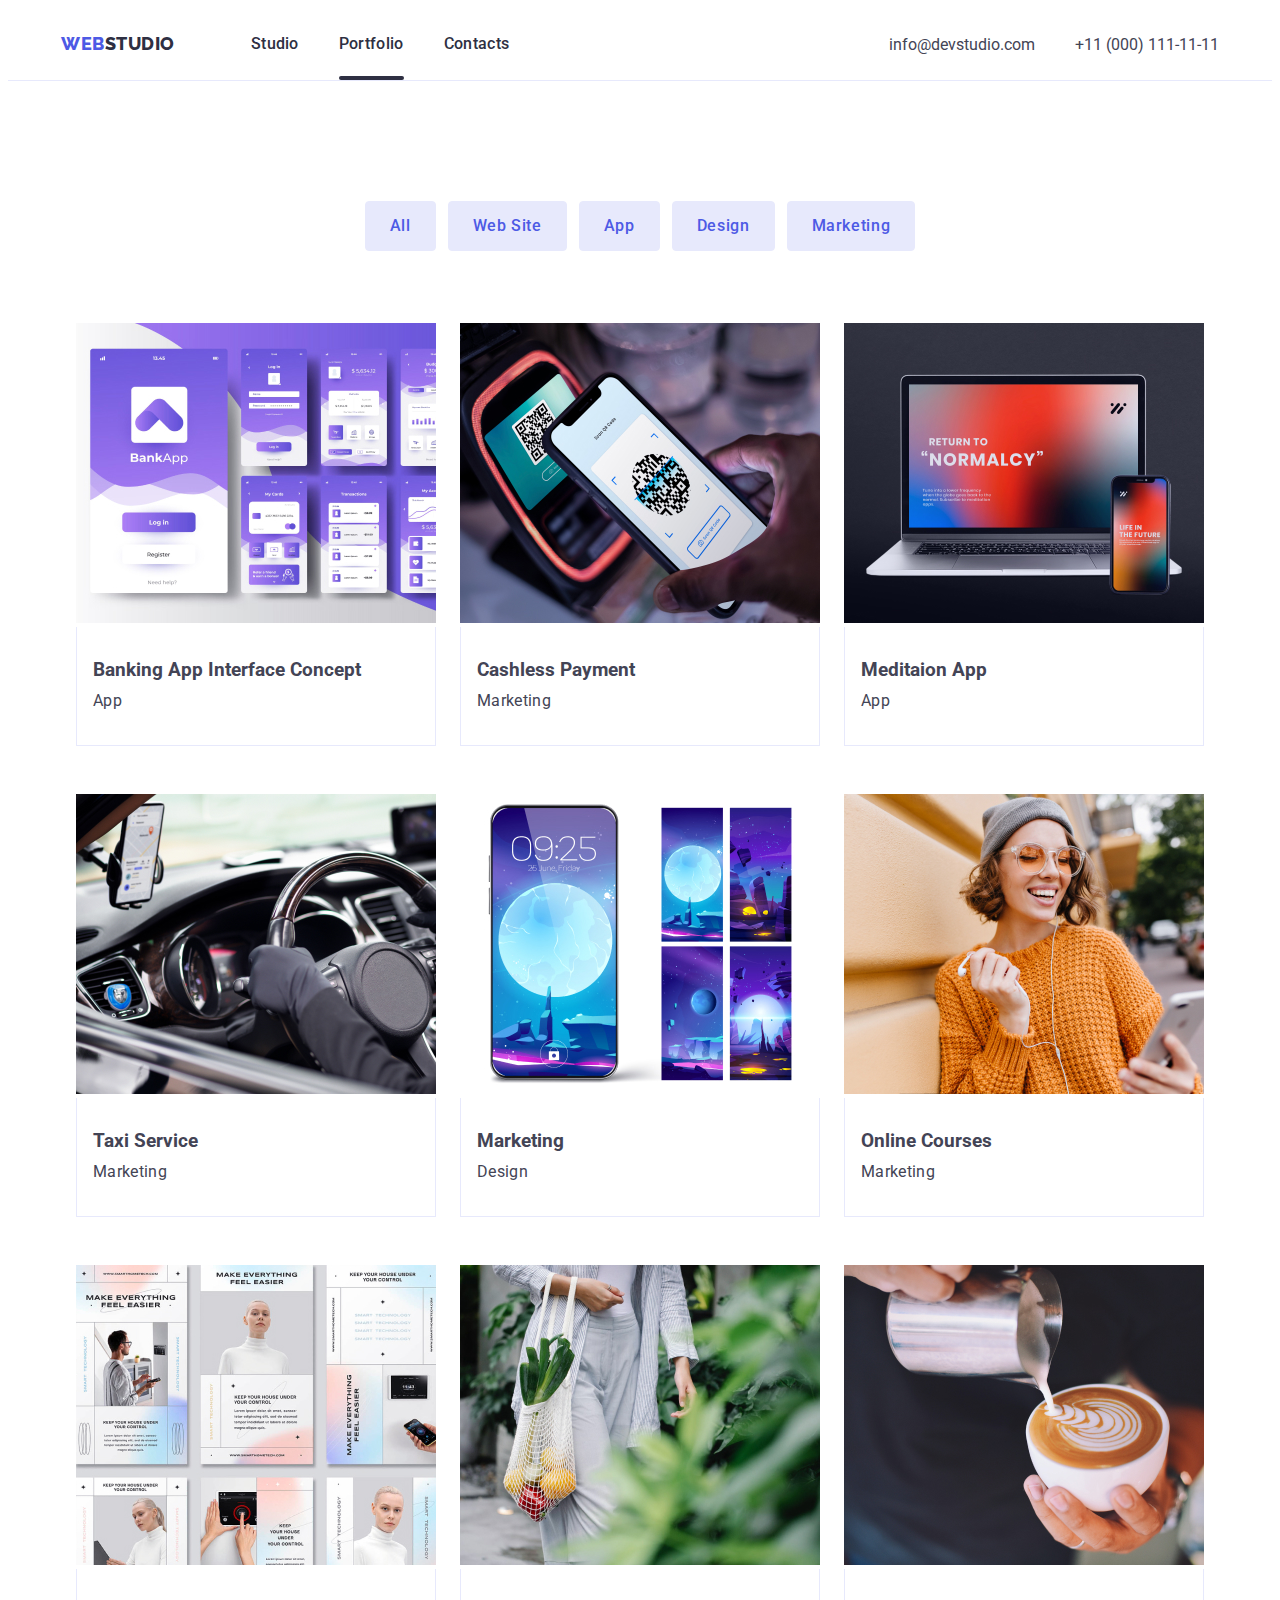
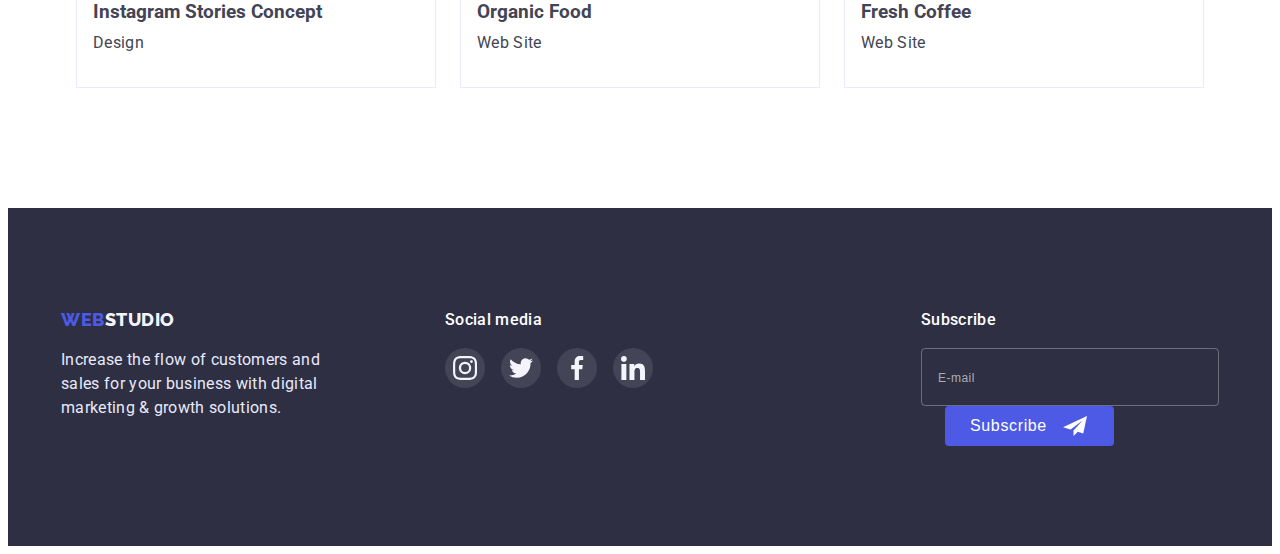
==== commit 36614148: "." ====
--- a/portfolio.html
+++ b/portfolio.html
@@ -293,7 +293,9 @@
       <div class="container">
         <ul class="footer-list list">
           <li class="footer-item footer-item-desc">
-            <a class="footer-logo" href="./index.html"> <span>Web</span>Studio </a>
+            <a class="footer-logo" href="./index.html">
+              <span>Web</span>Studio
+            </a>
             <p class="footer-text">
               Increase the flow of customers and sales for your business with
               digital marketing & growth solutions.
@@ -305,28 +307,36 @@
               <li class="footer-soc-item">
                 <a href="" class="footer-soc-link link">
                   <svg class="footer-icon" width="24" height="24">
-                    <use href="./images/footer-icons.svg#icon-instagram-footer"></use>
+                    <use
+                      href="./images/footer-icons.svg#icon-instagram-footer"
+                    ></use>
                   </svg>
                 </a>
               </li>
               <li class="footer-soc-item">
                 <a href="" class="footer-soc-link link">
                   <svg class="footer-icon" width="24" height="24">
-                    <use href="./images/footer-icons.svg#icon-twitter-footer"></use>
+                    <use
+                      href="./images/footer-icons.svg#icon-twitter-footer"
+                    ></use>
                   </svg>
                 </a>
               </li>
               <li class="footer-soc-item">
                 <a href="" class="footer-soc-link link">
                   <svg class="footer-icon" width="24" height="24">
-                    <use href="./images/footer-icons.svg#icon-facebook-footer"></use>
+                    <use
+                      href="./images/footer-icons.svg#icon-facebook-footer"
+                    ></use>
                   </svg>
                 </a>
               </li>
               <li class="footer-soc-item">
                 <a href="" class="footer-soc-link link">
                   <svg class="footer-icon" width="24" height="24">
-                    <use href="./images/footer-icons.svg#icon-linkedin-footer"></use>
+                    <use
+                      href="./images/footer-icons.svg#icon-linkedin-footer"
+                    ></use>
                   </svg>
                 </a>
               </li>
@@ -335,20 +345,25 @@
           <li class="footer-item footer-item-submit">
             <form class="footer-form">
               <div class="footer-field">
-                <label for="user-email" class="footer-input-text">Subscribe</label>
-                  <div class="footer-input-wrap">
-                    <input type="text" name='user-email' class="footer-input" placeholder="E-mail">
-                  <!--butto question-->
-                    <button type="submit" class="footer-submit-button">
-                      <div class="footer-btn-wrap">
-                      <span class="footer-btn-text">Subscribe</span>
-                      <!--<svg class="footer-subscribe-icon" width="24" height="24">
-                        <use href="./images/footer-subsc.svg#icon-subscribe"></use>
-                      </svg>
-                      </div>
-                    </button>-->
-                    <!--until here-->
-                  </div>
+                <label for="user-email" class="footer-input-text"
+                  >Subscribe</label
+                >
+                <div class="footer-input-wrap">
+                  <input
+                    type="text"
+                    name="user-email"
+                    class="footer-input"
+                    placeholder="E-mail"
+                  />
+                  <button type="submit" class="footer-submit-button">
+                    <span class="footer-btn-text">Subscribe</span>
+                    <svg class="footer-subscribe-icon" width="24" height="24">
+                      <use
+                        href="./images/footer-subsc.svg#icon-subscribe"
+                      ></use>
+                    </svg>
+                  </button>
+                </div>
               </div>
             </form>
           </li>
--- a/css/styles.css
+++ b/css/styles.css
@@ -576,9 +576,6 @@
   margin-bottom: 16px;
 }
 
-.footer-input-text::after {
-}
-
 .footer-input {
   height: 40px;
   width: 264px;
@@ -604,7 +601,8 @@
 
 /*button question*/
 .footer-submit-button {
-  display: inline-block;
+  display: flex;
+  align-items: center;
   margin-left: 24px;
   padding: 8px 24px;
   min-width: 169px;
@@ -631,21 +629,19 @@
   color: #ffffff;
 }
 
-.footer-btn-text::after {
+/*.footer-btn-text::after {
   content: url(../images/footer-subsc.svg#icon-subscribe);
   display: inline-block;
   width: 24px;
   height: 24px;
   fill: rgb(255, 255, 255);
-}
+}*/
 
 .footer-subscribe-icon {
-  display: inline-block;
-}
-
-.footer-btn-wrap {
-  gap: 16px;
-}
+  fill: #fff;
+  margin-left: 16px;
+}
+
 /*--------portfolio--------*/
 .box-sec {
   padding-top: 120px;
